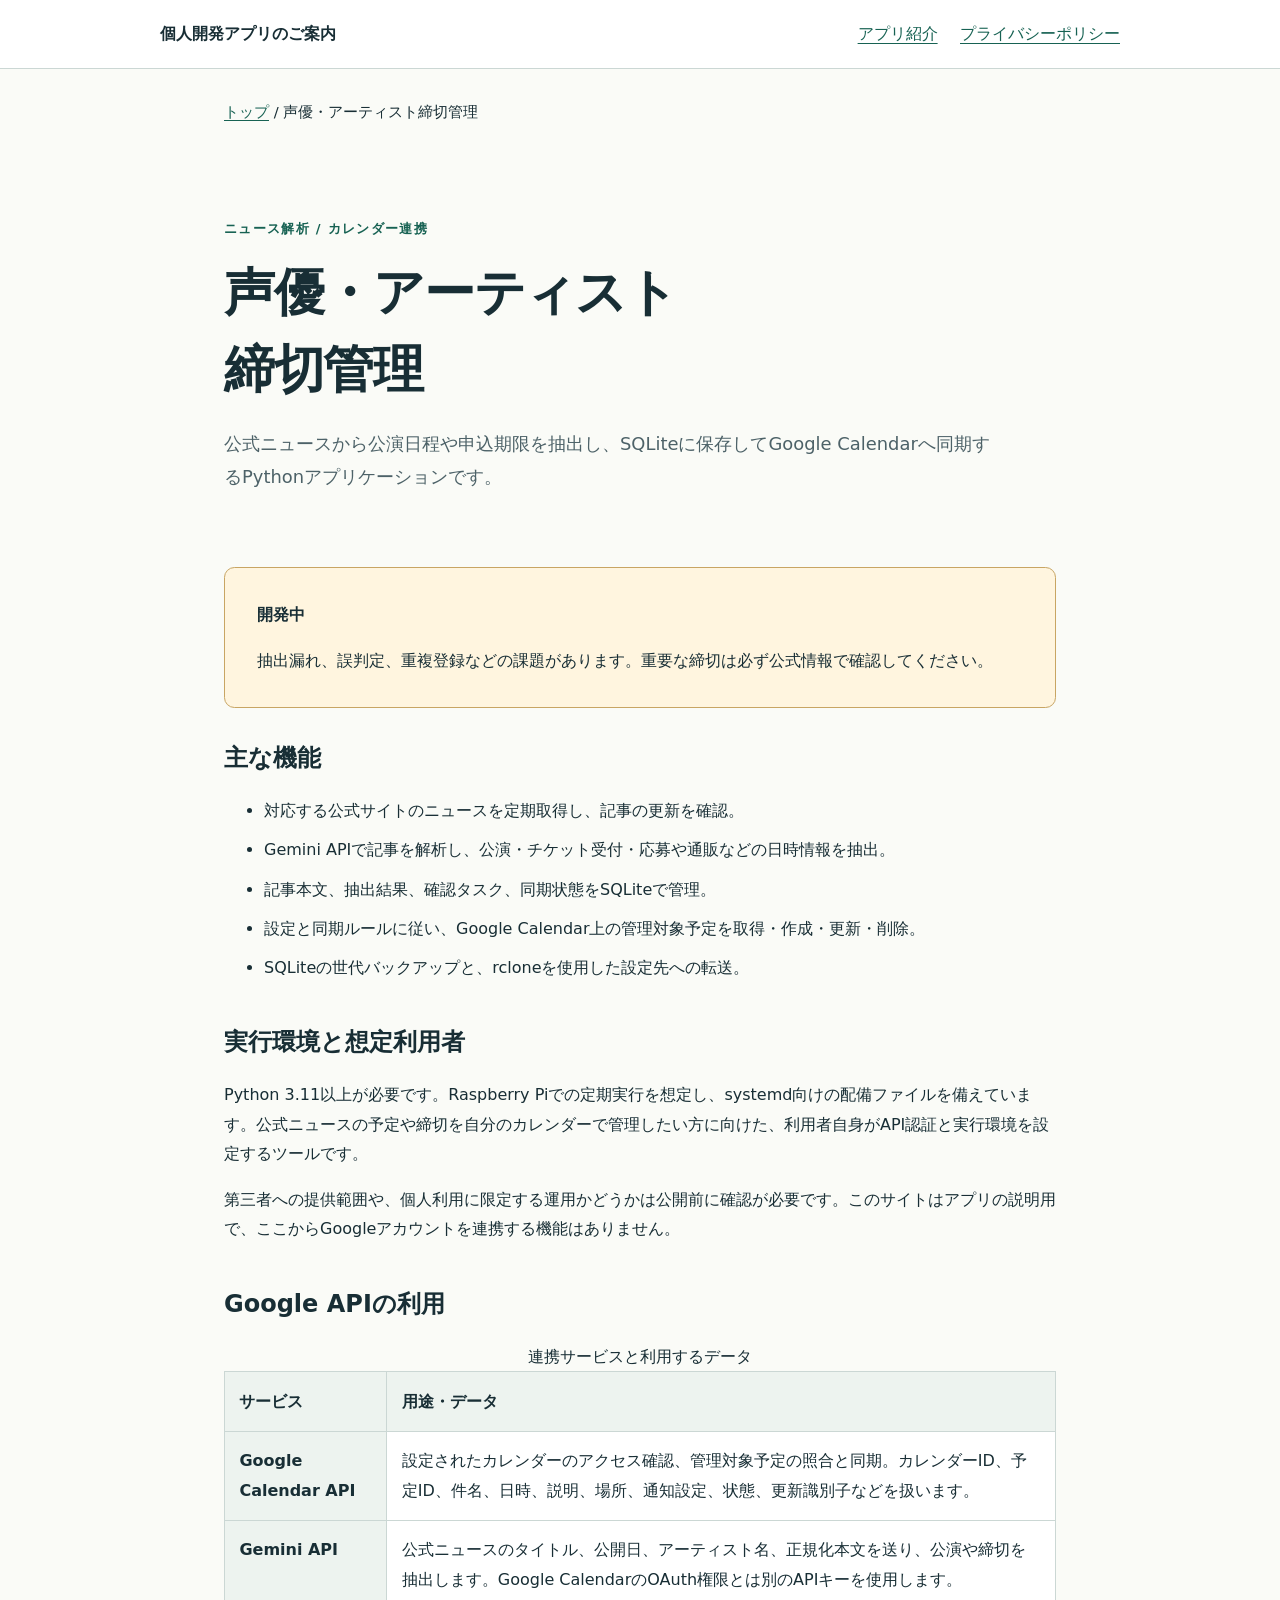
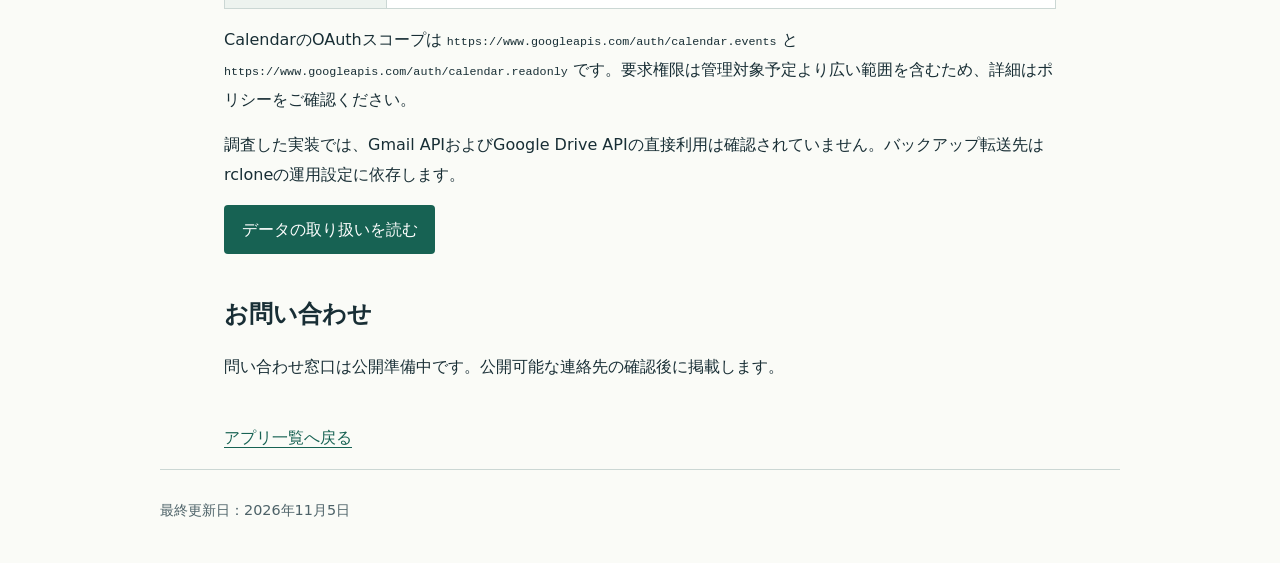
==== apps/voice-actor-deadline-manager-public/index.html @ e8a1e091 "Add voice actor deadline manager pages and privacy policy" ====
<!doctype html>
<html lang="ja">
<head>
  <meta charset="utf-8">
  <meta name="viewport" content="width=device-width, initial-scale=1">
  <meta name="description" content="声優・アーティストの公式ニュースを解析し、公演日程や申込期限をGoogle Calendarへ同期するPythonアプリの紹介。">
  <title>声優・アーティスト締切管理 | アプリ紹介</title>
  <link rel="stylesheet" href="../../assets/style.css">
</head>
<body>
  <a class="skip-link" href="#main">本文へ移動</a>
  <header class="site-header"><div class="container"><a class="brand" href="../../index.html">個人開発アプリのご案内</a><nav aria-label="アプリ"><a href="index.html" aria-current="page">アプリ紹介</a><a href="privacy.html">プライバシーポリシー</a></nav></div></header>
  <main id="main" class="container prose">
    <p class="breadcrumbs"><a href="../../index.html">トップ</a> / 声優・アーティスト締切管理</p>
    <div class="intro"><p class="eyebrow">ニュース解析 / カレンダー連携</p><h1>声優・アーティスト<br>締切管理</h1><p class="lead">公式ニュースから公演日程や申込期限を抽出し、SQLiteに保存してGoogle Calendarへ同期するPythonアプリケーションです。</p></div>
    <aside class="notice" aria-label="開発状況"><p><strong>開発中</strong></p><p>抽出漏れ、誤判定、重複登録などの課題があります。重要な締切は必ず公式情報で確認してください。</p></aside>
    <section><h2>主な機能</h2><ul><li>対応する公式サイトのニュースを定期取得し、記事の更新を確認。</li><li>Gemini APIで記事を解析し、公演・チケット受付・応募や通販などの日時情報を抽出。</li><li>記事本文、抽出結果、確認タスク、同期状態をSQLiteで管理。</li><li>設定と同期ルールに従い、Google Calendar上の管理対象予定を取得・作成・更新・削除。</li><li>SQLiteの世代バックアップと、rcloneを使用した設定先への転送。</li></ul></section>
    <section><h2>実行環境と想定利用者</h2><p>Python 3.11以上が必要です。Raspberry Piでの定期実行を想定し、systemd向けの配備ファイルを備えています。公式ニュースの予定や締切を自分のカレンダーで管理したい方に向けた、利用者自身がAPI認証と実行環境を設定するツールです。</p><p>第三者への提供範囲や、個人利用に限定する運用かどうかは公開前に確認が必要です。このサイトはアプリの説明用で、ここからGoogleアカウントを連携する機能はありません。</p></section>
    <section><h2>Google APIの利用</h2><div class="table-wrap"><table><caption>連携サービスと利用するデータ</caption><thead><tr><th scope="col">サービス</th><th scope="col">用途・データ</th></tr></thead><tbody><tr><th scope="row">Google Calendar API</th><td>設定されたカレンダーのアクセス確認、管理対象予定の照合と同期。カレンダーID、予定ID、件名、日時、説明、場所、通知設定、状態、更新識別子などを扱います。</td></tr><tr><th scope="row">Gemini API</th><td>公式ニュースのタイトル、公開日、アーティスト名、正規化本文を送り、公演や締切を抽出します。Google CalendarのOAuth権限とは別のAPIキーを使用します。</td></tr></tbody></table></div><p>CalendarのOAuthスコープは <code>https://www.googleapis.com/auth/calendar.events</code> と <code>https://www.googleapis.com/auth/calendar.readonly</code> です。要求権限は管理対象予定より広い範囲を含むため、詳細はポリシーをご確認ください。</p><p>調査した実装では、Gmail APIおよびGoogle Drive APIの直接利用は確認されていません。バックアップ転送先はrcloneの運用設定に依存します。</p><p><a class="button" href="privacy.html">データの取り扱いを読む</a></p></section>
    <section id="contact"><h2>お問い合わせ</h2><p>問い合わせ窓口は公開準備中です。公開可能な連絡先の確認後に掲載します。</p></section>
    <p><a href="../../index.html">アプリ一覧へ戻る</a></p>
  </main>
  <footer class="container">最終更新日：<time datetime="2026-11-05">2026年11月5日</time></footer>
</body>
</html>
---- assets/style.css ----
:root { color-scheme: light; --ink: #182e35; --muted: #4d6268; --accent: #176253; --line: #cbd7d4; --paper: #fafbf7; }
* { box-sizing: border-box; }
html { scroll-padding-top: 1.5rem; }
body { margin: 0; color: var(--ink); background: var(--paper); font-family: system-ui, -apple-system, "Segoe UI", "Noto Sans JP", sans-serif; line-height: 1.85; }
.container { width: min(100% - 2.5rem, 960px); margin-inline: auto; }
a { color: var(--accent); text-underline-offset: .22em; overflow-wrap: anywhere; }
a:hover { text-decoration-thickness: .15em; }
:focus-visible { outline: 3px solid #9a5300; outline-offset: 5px; }
.skip-link { position: absolute; left: 1rem; top: -6rem; padding: .5rem 1rem; background: white; z-index: 2; }
.skip-link:focus { top: 1rem; }
.site-header { background: #fff; border-bottom: 1px solid var(--line); }
.site-header .container { display: flex; justify-content: space-between; align-items: center; gap: 1rem; padding-block: 1.2rem; flex-wrap: wrap; }
.brand { font-weight: 700; color: var(--ink); text-decoration: none; }
nav, .actions { display: flex; gap: 1.4rem; align-items: center; flex-wrap: wrap; }
.intro { padding-block: 4rem 2rem; }
.eyebrow { color: var(--accent); font-size: .82rem; font-weight: 700; letter-spacing: .1em; }
h1, h2, h3 { line-height: 1.5; overflow-wrap: anywhere; }
h1 { font-size: clamp(2rem, 5vw, 3.2rem); letter-spacing: -.025em; margin-block: .8rem 1.2rem; }
h2 { font-size: 1.5rem; }
h3 { font-size: 1.2rem; }
.lead { font-size: 1.12rem; max-width: 48rem; color: var(--muted); }
section { margin-bottom: 3rem; }
.app-card, .notice { border: 1px solid var(--line); padding: clamp(1.2rem, 4vw, 2rem); border-radius: .65rem; background: #fff; }
.app-card { border-top: 4px solid var(--accent); }
.notice { background: #fff5df; border-color: #c8a563; margin-block: 1.5rem 2rem; }
.notice p:first-child { margin-top: 0; }
.notice p:last-child { margin-bottom: 0; }
.status, .meta { color: var(--muted); font-size: .92rem; }
.button { display: inline-block; background: var(--accent); color: #fff; padding: .6rem 1.1rem; border-radius: .25rem; text-decoration: none; }
.breadcrumbs { margin-top: 1.8rem; font-size: .92rem; }
.prose { max-width: 52rem; }
.prose li { margin-bottom: .6rem; }
.prose section { margin-bottom: 2.6rem; }
.table-wrap { overflow-x: auto; }
table { width: 100%; border-collapse: collapse; background: white; }
th, td { padding: .9rem; border: 1px solid var(--line); text-align: left; vertical-align: top; }
th { background: #edf3ef; }
code { font-size: .9em; overflow-wrap: anywhere; }
footer { border-top: 1px solid var(--line); padding-block: 1.7rem 2.5rem; color: var(--muted); font-size: .9rem; }
@media (max-width: 540px) { .container { width: calc(100% - 2rem); } .intro { padding-top: 2.5rem; } nav { gap: 1rem; } th, td { padding: .65rem; } }
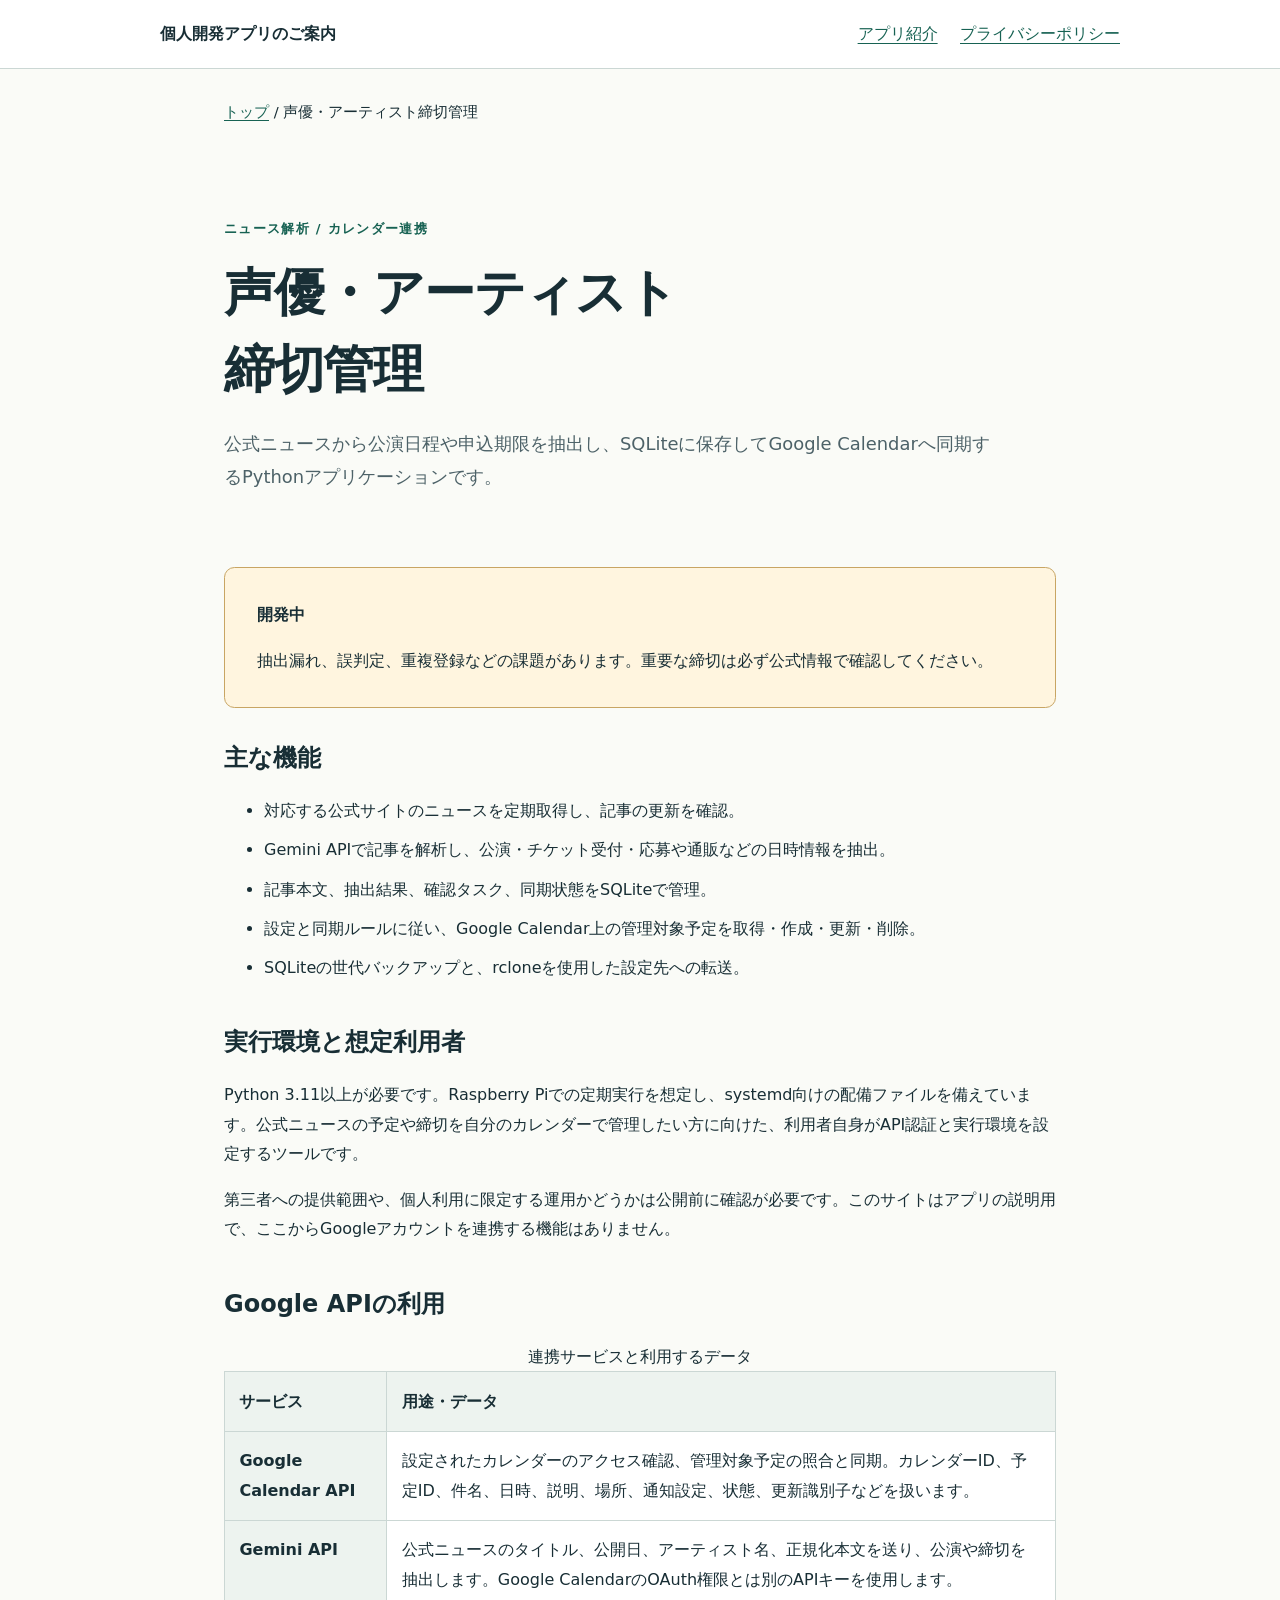
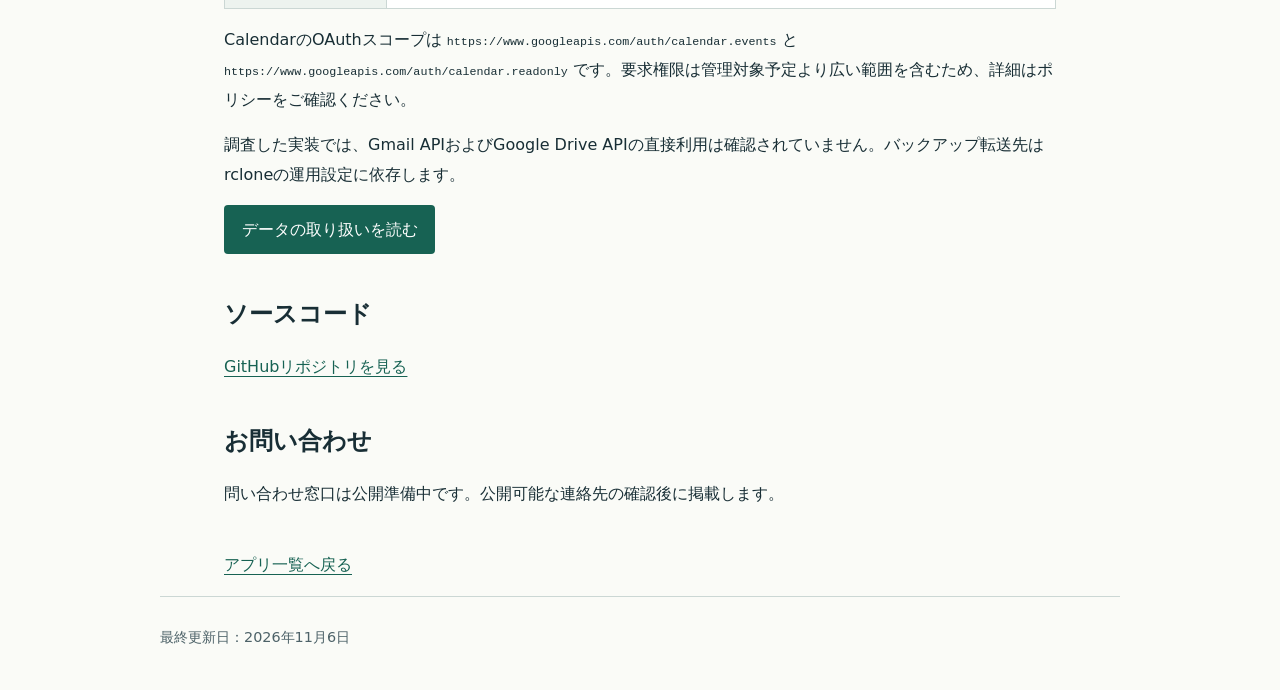
==== commit 87a4c73c: "Add GitHub repository link to app page" ====
--- a/apps/voice-actor-deadline-manager-public/index.html
+++ b/apps/voice-actor-deadline-manager-public/index.html
@@ -17,9 +17,10 @@
     <section><h2>主な機能</h2><ul><li>対応する公式サイトのニュースを定期取得し、記事の更新を確認。</li><li>Gemini APIで記事を解析し、公演・チケット受付・応募や通販などの日時情報を抽出。</li><li>記事本文、抽出結果、確認タスク、同期状態をSQLiteで管理。</li><li>設定と同期ルールに従い、Google Calendar上の管理対象予定を取得・作成・更新・削除。</li><li>SQLiteの世代バックアップと、rcloneを使用した設定先への転送。</li></ul></section>
     <section><h2>実行環境と想定利用者</h2><p>Python 3.11以上が必要です。Raspberry Piでの定期実行を想定し、systemd向けの配備ファイルを備えています。公式ニュースの予定や締切を自分のカレンダーで管理したい方に向けた、利用者自身がAPI認証と実行環境を設定するツールです。</p><p>第三者への提供範囲や、個人利用に限定する運用かどうかは公開前に確認が必要です。このサイトはアプリの説明用で、ここからGoogleアカウントを連携する機能はありません。</p></section>
     <section><h2>Google APIの利用</h2><div class="table-wrap"><table><caption>連携サービスと利用するデータ</caption><thead><tr><th scope="col">サービス</th><th scope="col">用途・データ</th></tr></thead><tbody><tr><th scope="row">Google Calendar API</th><td>設定されたカレンダーのアクセス確認、管理対象予定の照合と同期。カレンダーID、予定ID、件名、日時、説明、場所、通知設定、状態、更新識別子などを扱います。</td></tr><tr><th scope="row">Gemini API</th><td>公式ニュースのタイトル、公開日、アーティスト名、正規化本文を送り、公演や締切を抽出します。Google CalendarのOAuth権限とは別のAPIキーを使用します。</td></tr></tbody></table></div><p>CalendarのOAuthスコープは <code>https://www.googleapis.com/auth/calendar.events</code> と <code>https://www.googleapis.com/auth/calendar.readonly</code> です。要求権限は管理対象予定より広い範囲を含むため、詳細はポリシーをご確認ください。</p><p>調査した実装では、Gmail APIおよびGoogle Drive APIの直接利用は確認されていません。バックアップ転送先はrcloneの運用設定に依存します。</p><p><a class="button" href="privacy.html">データの取り扱いを読む</a></p></section>
+    <section><h2>ソースコード</h2><p><a href="https://github.com/ipod-touch/voice-actor-deadline-manager-public">GitHubリポジトリを見る</a></p></section>
     <section id="contact"><h2>お問い合わせ</h2><p>問い合わせ窓口は公開準備中です。公開可能な連絡先の確認後に掲載します。</p></section>
     <p><a href="../../index.html">アプリ一覧へ戻る</a></p>
   </main>
-  <footer class="container">最終更新日：<time datetime="2026-11-05">2026年11月5日</time></footer>
+  <footer class="container">最終更新日：<time datetime="2026-11-06">2026年11月6日</time></footer>
 </body>
 </html>
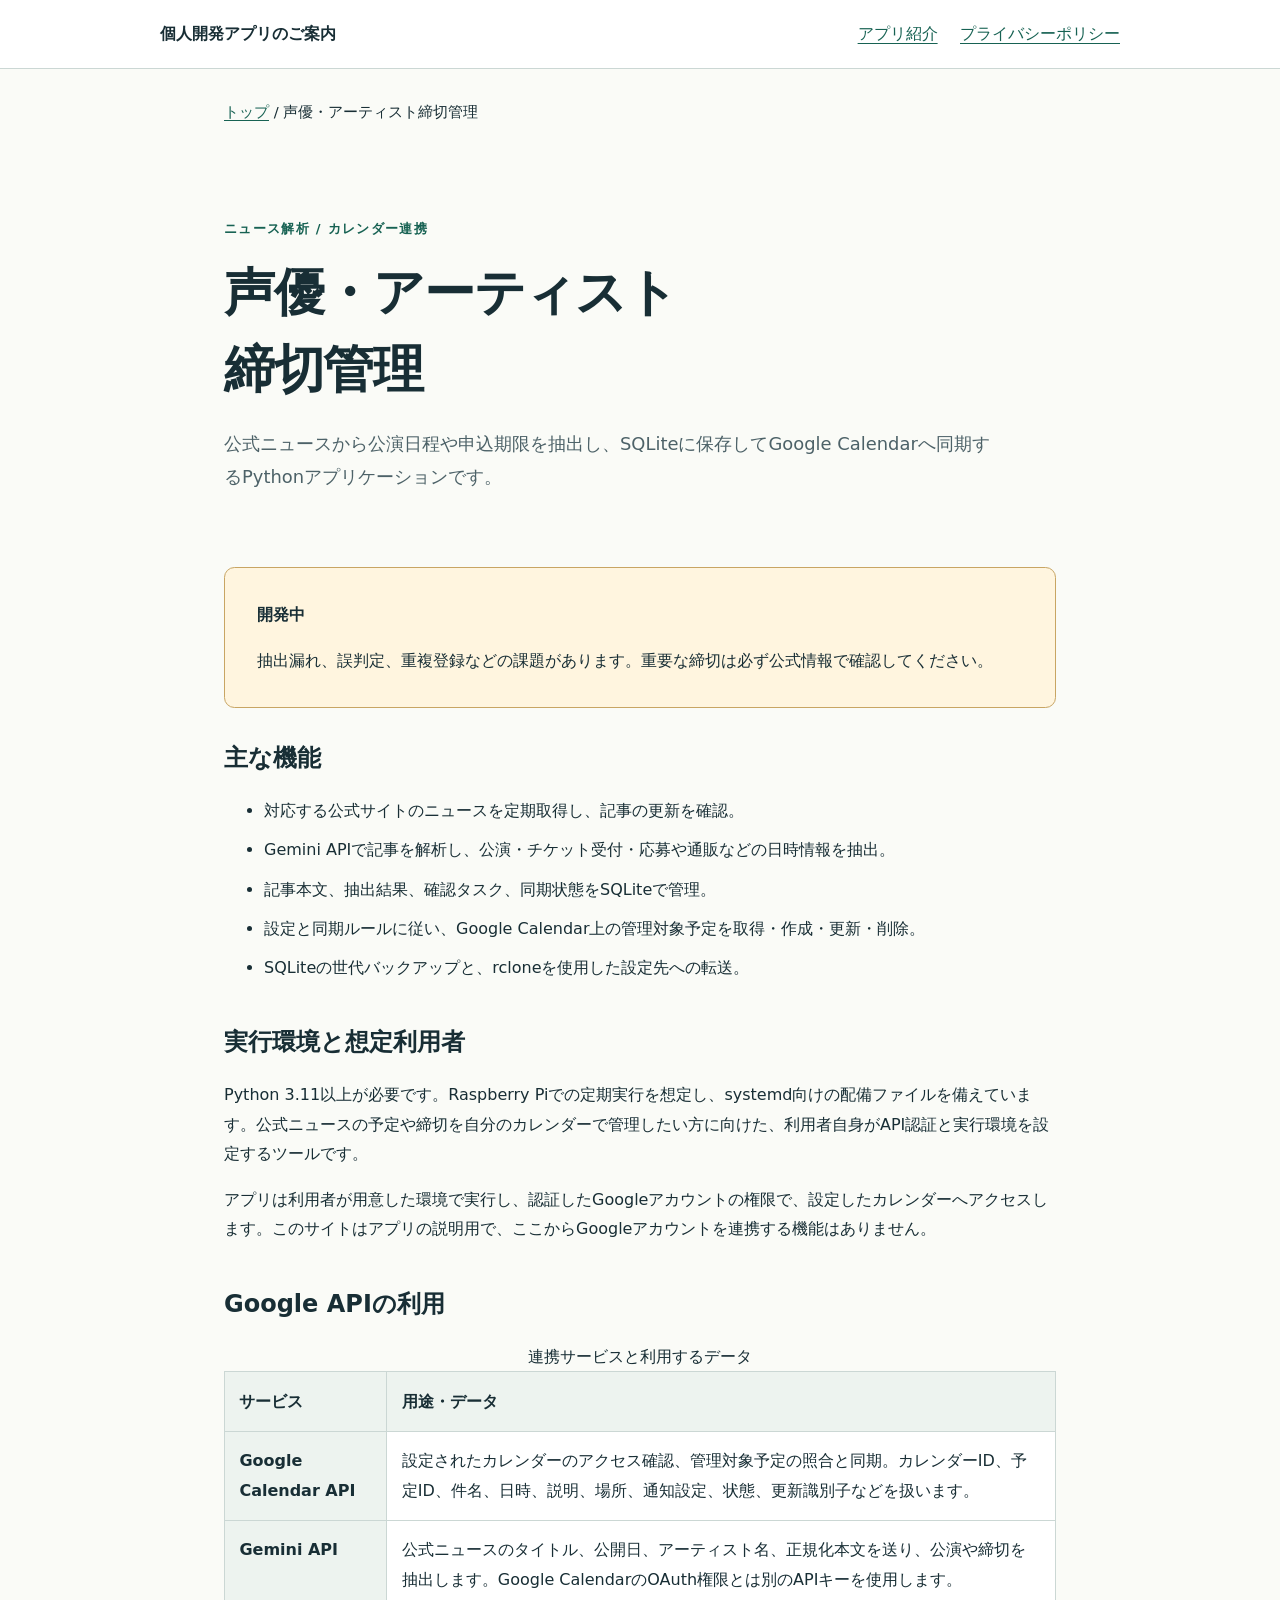
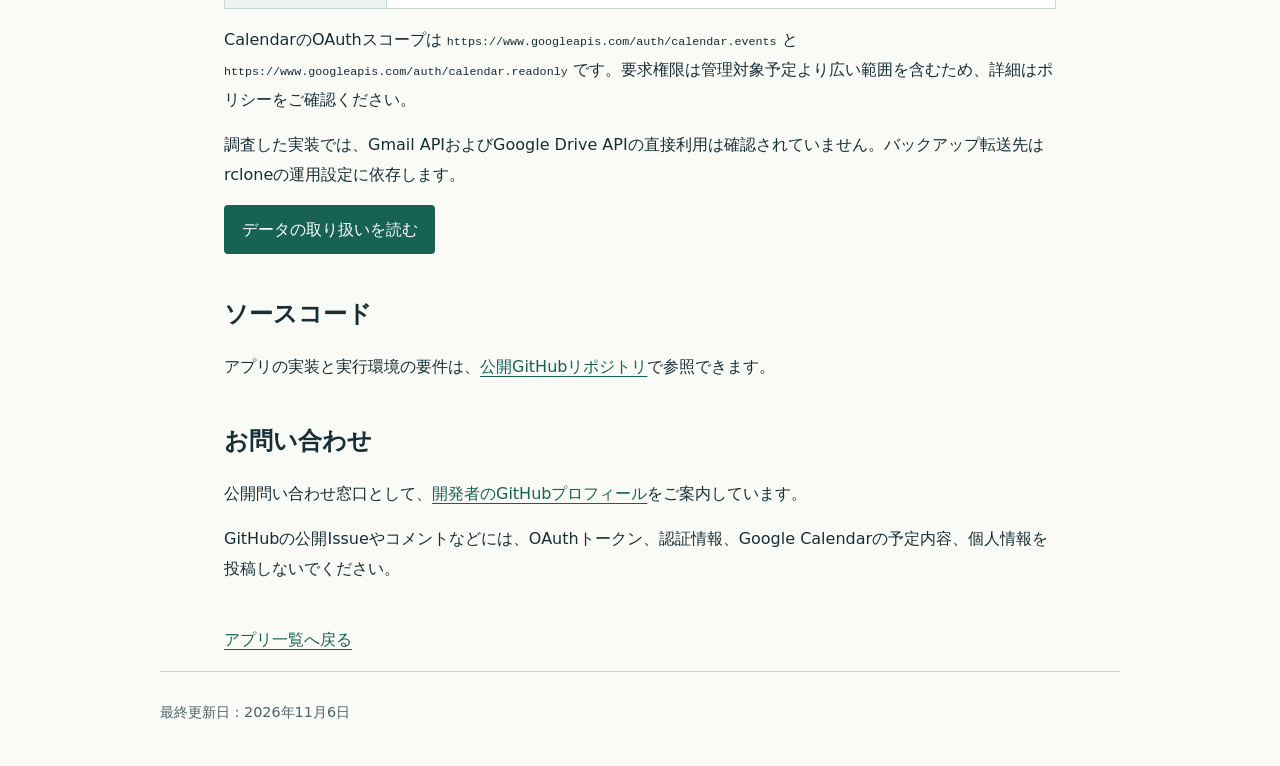
==== commit 81a09b2c: "Clarify app privacy disclosures and GitHub contact" ====
--- a/apps/voice-actor-deadline-manager-public/index.html
+++ b/apps/voice-actor-deadline-manager-public/index.html
@@ -15,10 +15,10 @@
     <div class="intro"><p class="eyebrow">ニュース解析 / カレンダー連携</p><h1>声優・アーティスト<br>締切管理</h1><p class="lead">公式ニュースから公演日程や申込期限を抽出し、SQLiteに保存してGoogle Calendarへ同期するPythonアプリケーションです。</p></div>
     <aside class="notice" aria-label="開発状況"><p><strong>開発中</strong></p><p>抽出漏れ、誤判定、重複登録などの課題があります。重要な締切は必ず公式情報で確認してください。</p></aside>
     <section><h2>主な機能</h2><ul><li>対応する公式サイトのニュースを定期取得し、記事の更新を確認。</li><li>Gemini APIで記事を解析し、公演・チケット受付・応募や通販などの日時情報を抽出。</li><li>記事本文、抽出結果、確認タスク、同期状態をSQLiteで管理。</li><li>設定と同期ルールに従い、Google Calendar上の管理対象予定を取得・作成・更新・削除。</li><li>SQLiteの世代バックアップと、rcloneを使用した設定先への転送。</li></ul></section>
-    <section><h2>実行環境と想定利用者</h2><p>Python 3.11以上が必要です。Raspberry Piでの定期実行を想定し、systemd向けの配備ファイルを備えています。公式ニュースの予定や締切を自分のカレンダーで管理したい方に向けた、利用者自身がAPI認証と実行環境を設定するツールです。</p><p>第三者への提供範囲や、個人利用に限定する運用かどうかは公開前に確認が必要です。このサイトはアプリの説明用で、ここからGoogleアカウントを連携する機能はありません。</p></section>
+    <section><h2>実行環境と想定利用者</h2><p>Python 3.11以上が必要です。Raspberry Piでの定期実行を想定し、systemd向けの配備ファイルを備えています。公式ニュースの予定や締切を自分のカレンダーで管理したい方に向けた、利用者自身がAPI認証と実行環境を設定するツールです。</p><p>アプリは利用者が用意した環境で実行し、認証したGoogleアカウントの権限で、設定したカレンダーへアクセスします。このサイトはアプリの説明用で、ここからGoogleアカウントを連携する機能はありません。</p></section>
     <section><h2>Google APIの利用</h2><div class="table-wrap"><table><caption>連携サービスと利用するデータ</caption><thead><tr><th scope="col">サービス</th><th scope="col">用途・データ</th></tr></thead><tbody><tr><th scope="row">Google Calendar API</th><td>設定されたカレンダーのアクセス確認、管理対象予定の照合と同期。カレンダーID、予定ID、件名、日時、説明、場所、通知設定、状態、更新識別子などを扱います。</td></tr><tr><th scope="row">Gemini API</th><td>公式ニュースのタイトル、公開日、アーティスト名、正規化本文を送り、公演や締切を抽出します。Google CalendarのOAuth権限とは別のAPIキーを使用します。</td></tr></tbody></table></div><p>CalendarのOAuthスコープは <code>https://www.googleapis.com/auth/calendar.events</code> と <code>https://www.googleapis.com/auth/calendar.readonly</code> です。要求権限は管理対象予定より広い範囲を含むため、詳細はポリシーをご確認ください。</p><p>調査した実装では、Gmail APIおよびGoogle Drive APIの直接利用は確認されていません。バックアップ転送先はrcloneの運用設定に依存します。</p><p><a class="button" href="privacy.html">データの取り扱いを読む</a></p></section>
-    <section><h2>ソースコード</h2><p><a href="https://github.com/ipod-touch/voice-actor-deadline-manager-public">GitHubリポジトリを見る</a></p></section>
-    <section id="contact"><h2>お問い合わせ</h2><p>問い合わせ窓口は公開準備中です。公開可能な連絡先の確認後に掲載します。</p></section>
+    <section><h2>ソースコード</h2><p>アプリの実装と実行環境の要件は、<a href="https://github.com/ipod-touch/voice-actor-deadline-manager-public">公開GitHubリポジトリ</a>で参照できます。</p></section>
+    <section id="contact"><h2>お問い合わせ</h2><p>公開問い合わせ窓口として、<a href="https://github.com/ipod-touch">開発者のGitHubプロフィール</a>をご案内しています。</p><p>GitHubの公開Issueやコメントなどには、OAuthトークン、認証情報、Google Calendarの予定内容、個人情報を投稿しないでください。</p></section>
     <p><a href="../../index.html">アプリ一覧へ戻る</a></p>
   </main>
   <footer class="container">最終更新日：<time datetime="2026-11-06">2026年11月6日</time></footer>
